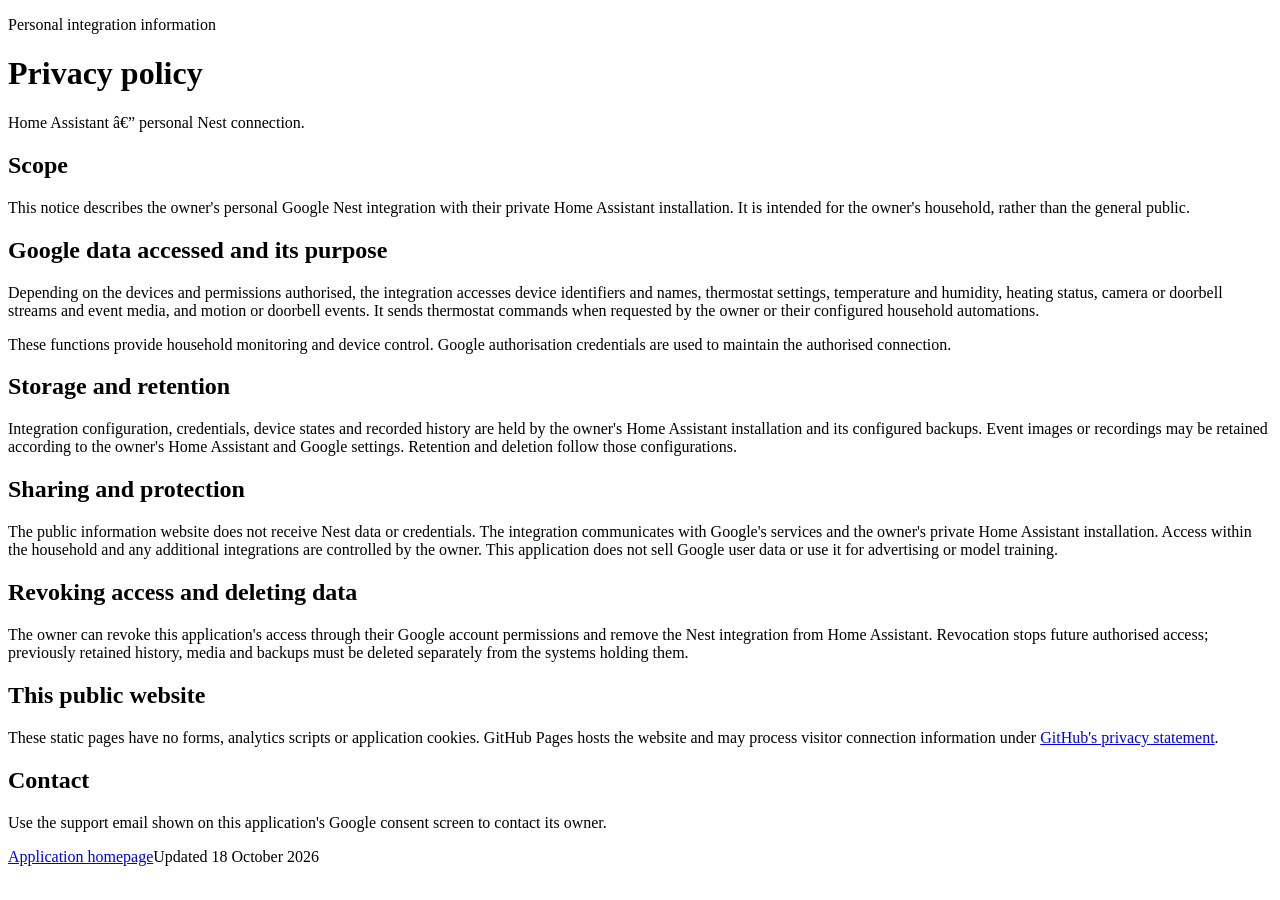
==== privacy.html @ b1444d8b "Add privacy.html for personal integration information site" ====
<!doctype html>
<html lang="en">
<head>
  <meta charset="utf-8">
  <meta name="viewport" content="width=device-width, initial-scale=1">
  <meta name="robots" content="noindex,follow">
  <title>Privacy policy | Home Assistant personal Nest connection</title>
  <link rel="stylesheet" href="style.css">
</head>
<body>
  <main>
    <p class="eyebrow">Personal integration information</p>
    <h1>Privacy policy</h1>
    <p class="lead">Home Assistant â€” personal Nest connection.</p>
    <section>
      <h2>Scope</h2>
      <p>This notice describes the owner's personal Google Nest integration with their private Home Assistant installation. It is intended for the owner's household, rather than the general public.</p>
      <h2>Google data accessed and its purpose</h2>
      <p>Depending on the devices and permissions authorised, the integration accesses device identifiers and names, thermostat settings, temperature and humidity, heating status, camera or doorbell streams and event media, and motion or doorbell events. It sends thermostat commands when requested by the owner or their configured household automations.</p>
      <p>These functions provide household monitoring and device control. Google authorisation credentials are used to maintain the authorised connection.</p>
      <h2>Storage and retention</h2>
      <p>Integration configuration, credentials, device states and recorded history are held by the owner's Home Assistant installation and its configured backups. Event images or recordings may be retained according to the owner's Home Assistant and Google settings. Retention and deletion follow those configurations.</p>
      <h2>Sharing and protection</h2>
      <p>The public information website does not receive Nest data or credentials. The integration communicates with Google's services and the owner's private Home Assistant installation. Access within the household and any additional integrations are controlled by the owner. This application does not sell Google user data or use it for advertising or model training.</p>
      <h2>Revoking access and deleting data</h2>
      <p>The owner can revoke this application's access through their Google account permissions and remove the Nest integration from Home Assistant. Revocation stops future authorised access; previously retained history, media and backups must be deleted separately from the systems holding them.</p>
      <h2>This public website</h2>
      <p>These static pages have no forms, analytics scripts or application cookies. GitHub Pages hosts the website and may process visitor connection information under <a href="https://docs.github.com/en/site-policy/privacy-policies/github-general-privacy-statement">GitHub's privacy statement</a>.</p>
      <h2>Contact</h2>
      <p>Use the support email shown on this application's Google consent screen to contact its owner.</p>
    </section>
    <footer><a href="index.html">Application homepage</a><span>Updated 18 October 2026</span></footer>
  </main>
</body>
</html>
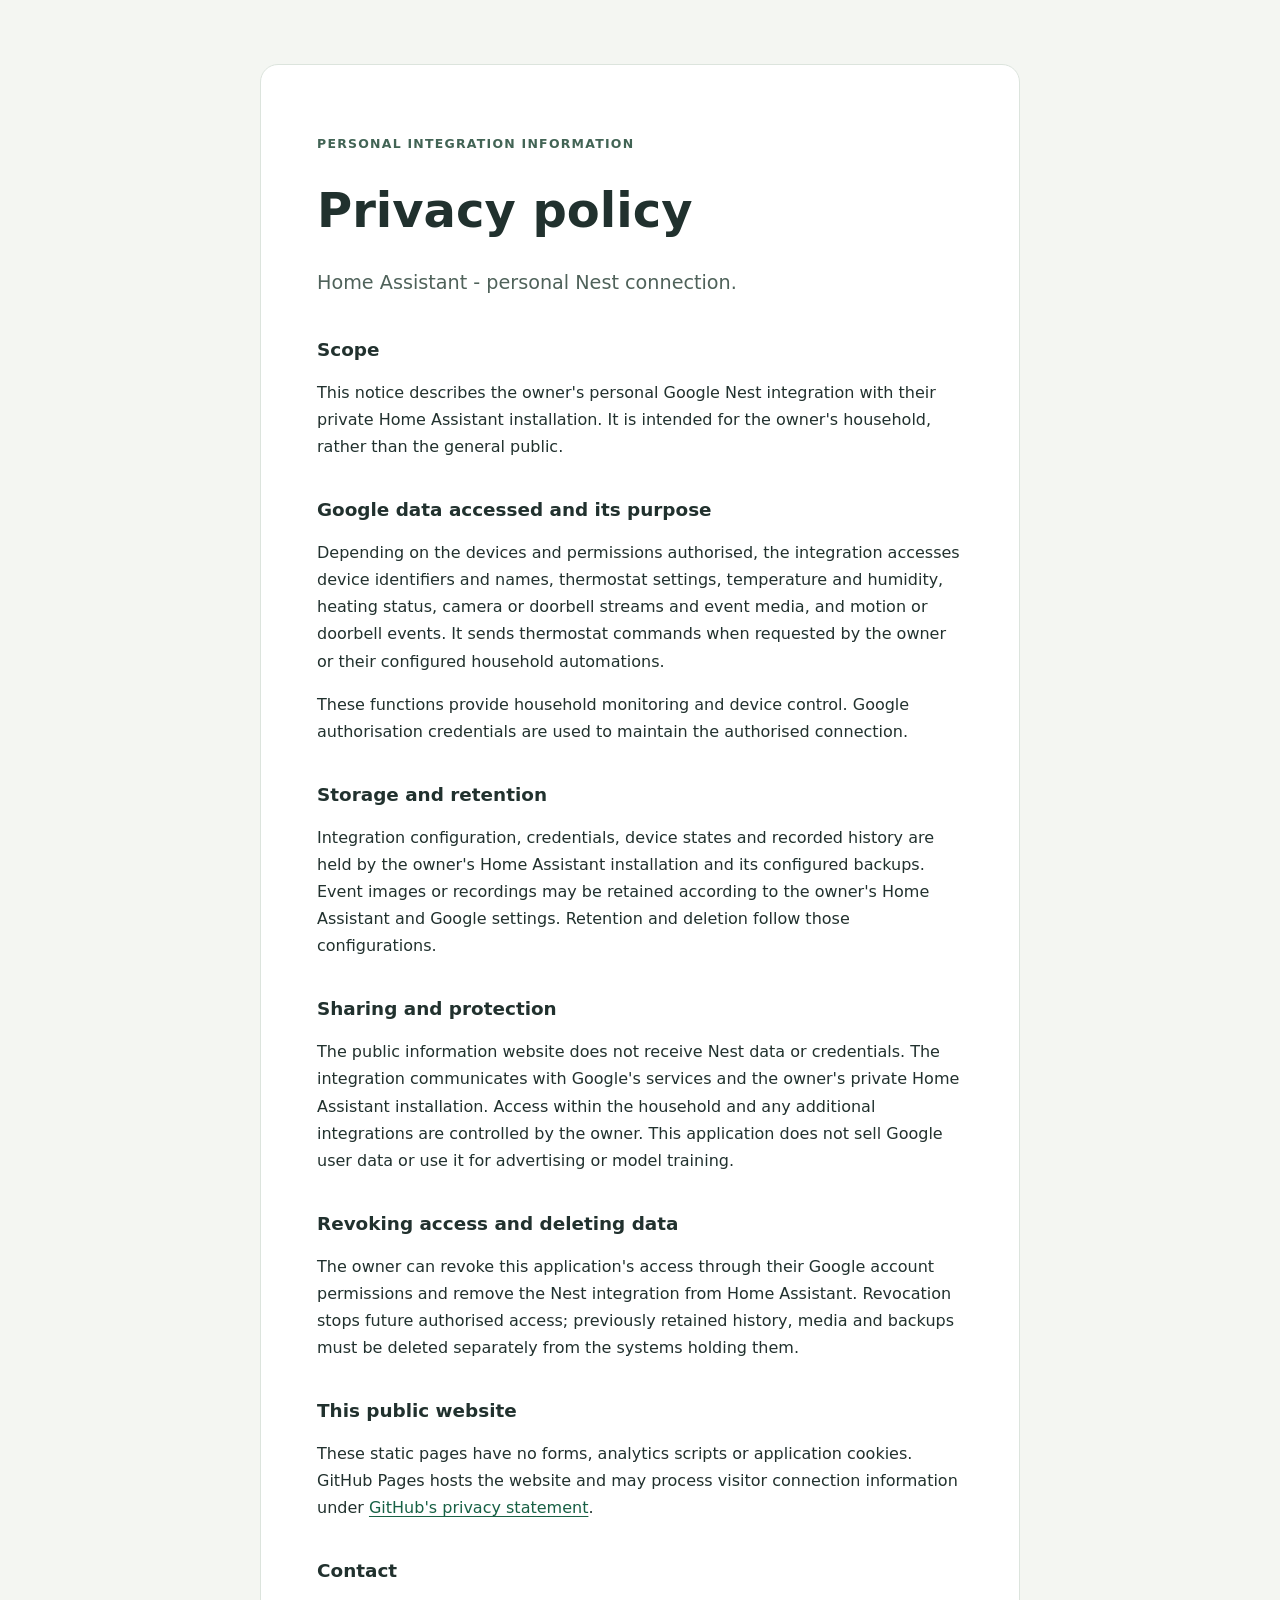
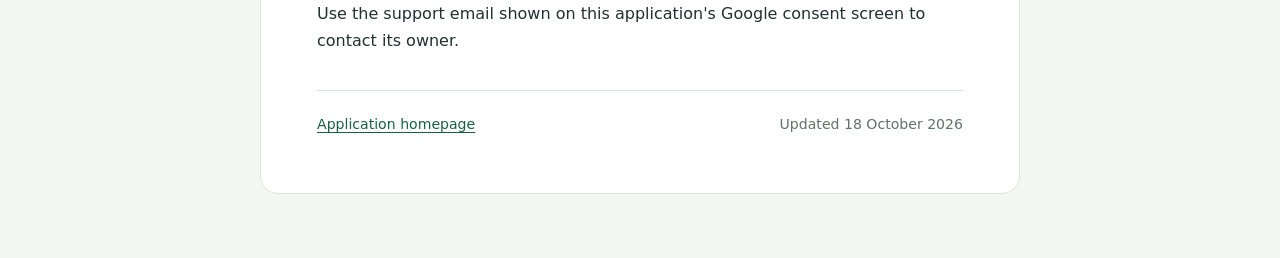
==== commit 53e7dd51: "Correct privacy notice punctuation encoding" ====
--- a/privacy.html
+++ b/privacy.html
@@ -11,7 +11,7 @@
   <main>
     <p class="eyebrow">Personal integration information</p>
     <h1>Privacy policy</h1>
-    <p class="lead">Home Assistant â€” personal Nest connection.</p>
+    <p class="lead">Home Assistant - personal Nest connection.</p>
     <section>
       <h2>Scope</h2>
       <p>This notice describes the owner's personal Google Nest integration with their private Home Assistant installation. It is intended for the owner's household, rather than the general public.</p>
--- a/style.css
+++ b/style.css
@@ -0,0 +1,2 @@
+:root{color-scheme:light;font-family:system-ui,-apple-system,BlinkMacSystemFont,"Segoe UI",sans-serif;color:#21312e;background:#f4f6f2;line-height:1.7}
+*{box-sizing:border-box}body{margin:0;padding:clamp(20px,5vw,64px) 20px}main{max-width:760px;margin:auto;background:#fff;border:1px solid #dce4dd;border-radius:18px;padding:clamp(24px,5vw,56px)}.eyebrow{color:#426455;text-transform:uppercase;font-size:.78rem;letter-spacing:.1em;font-weight:700}h1{font-size:clamp(2rem,5vw,3rem);line-height:1.15;margin:.6em 0}h2{font-size:1.15rem;margin-top:2em;line-height:1.4}.lead{font-size:1.2rem;color:#4f625a}a{color:#176044;text-underline-offset:3px}a:focus-visible{outline:3px solid #176044;outline-offset:4px}footer{display:flex;flex-wrap:wrap;justify-content:space-between;gap:12px;border-top:1px solid #dce4dd;margin-top:36px;padding-top:22px;font-size:.88rem;color:#61736a}
